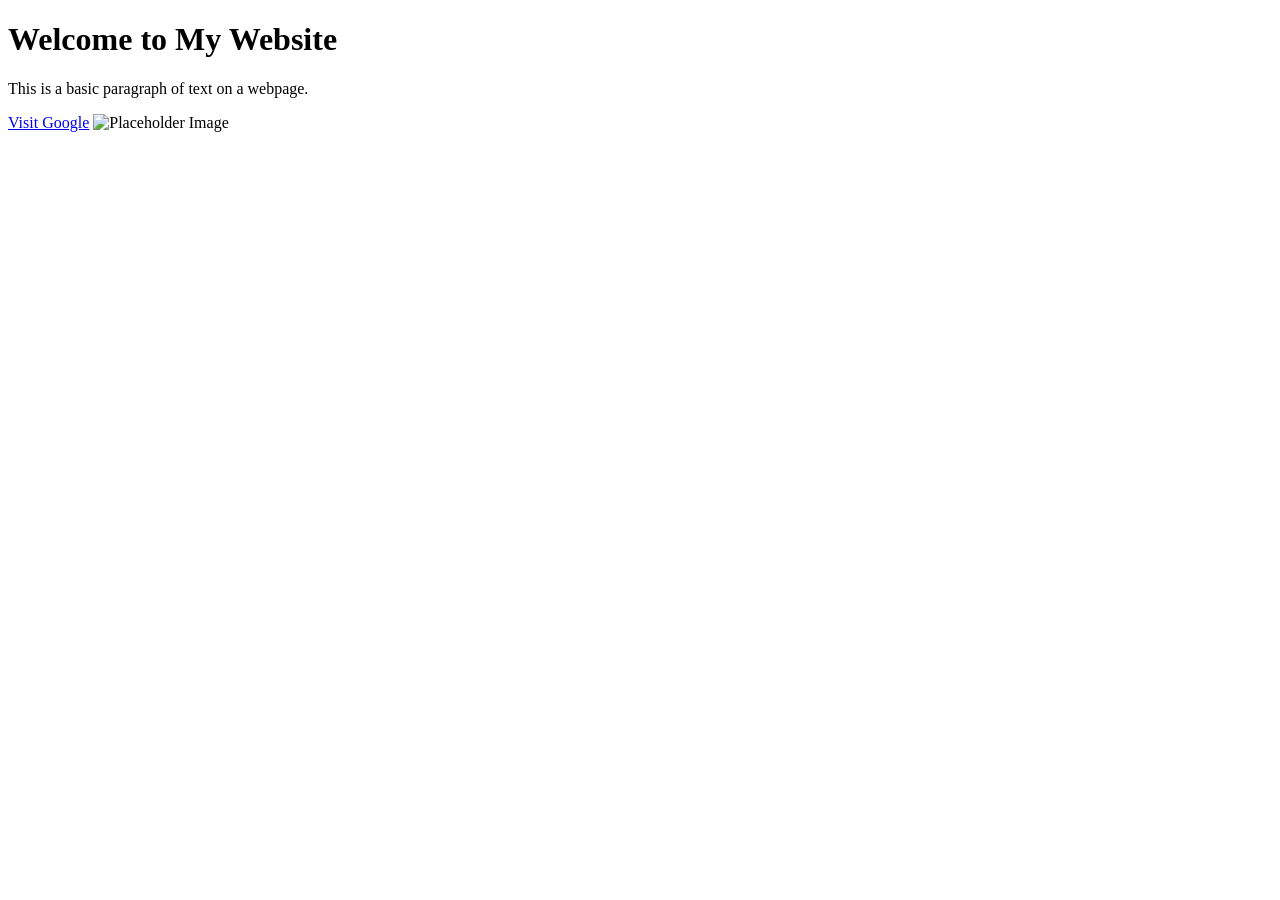
==== index.html @ d3685795 "index.html added" ====
<!DOCTYPE html>
<html lang="en">
<head>
    <meta charset="UTF-8">
    <meta name="viewport" content="width=device-width, initial-scale=1.0">
    <title>My First Webpage</title>
</head>
<body>

    <h1>Welcome to My Website</h1>
    <p>This is a basic paragraph of text on a webpage.</p>
    
    <!-- This is a link -->
    <a href="https://www.google.com">Visit Google</a>

    <!-- This is an image placeholder -->
    <img src="https://placeholder.com" alt="Placeholder Image">

</body>
</html>
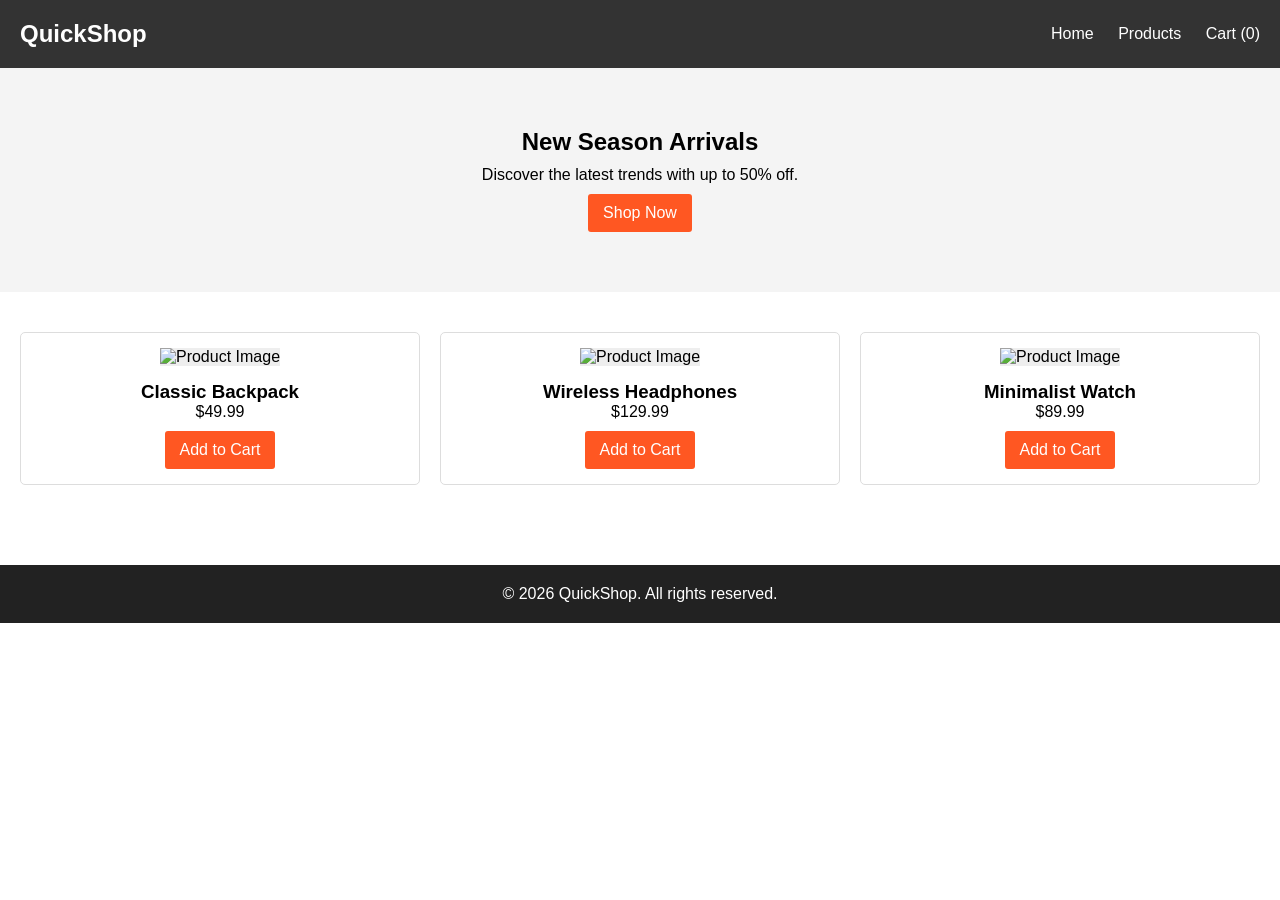
==== commit 37a9638f: "Revamp index.html for Modern Shop layout Updated the title and added styles for layout and design. R" ====
--- a/index.html
+++ b/index.html
@@ -3,19 +3,70 @@
 <head>
     <meta charset="UTF-8">
     <meta name="viewport" content="width=device-width, initial-scale=1.0">
-    <title>My First Webpage</title>
+    <title>Modern Shop Home</title>
+    <style>
+        * { box-sizing: border-box; margin: 0; padding: 0; font-family: sans-serif; }
+        header { background: #333; color: white; padding: 20px; display: flex; justify-content: space-between; align-items: center; }
+        header nav a { color: white; margin-left: 20px; text-decoration: none; }
+        .hero { background: #f4f4f4; padding: 60px 20px; text-align: center; }
+        .hero h1 { margin-bottom: 10px; }
+        .products { display: grid; grid-template-columns: repeat(auto-fit, minmax(250px, 1fr)); gap: 20px; padding: 40px 20px; }
+        .product-card { border: 1px solid #ddd; padding: 15px; border-radius: 5px; text-align: center; }
+        .product-card img { max-width: 100%; height: 200px; object-fit: cover; background: #eee; margin-bottom: 15px; }
+        .btn { display: inline-block; background: #ff5722; color: white; padding: 10px 15px; text-decoration: none; border-radius: 3px; margin-top: 10px; }
+        footer { background: #222; color: white; text-align: center; padding: 20px; margin-top: 40px; }
+    </style>
 </head>
 <body>
 
-    <h1>Welcome to My Website</h1>
-    <p>This is a basic paragraph of text on a webpage.</p>
-    
-    <!-- This is a link -->
-    <a href="https://www.google.com">Visit Google</a>
+    <!-- Navigation Header -->
+    <header>
+        <div class="logo"><h2>QuickShop</h2></div>
+        <nav>
+            <a href="#">Home</a>
+            <a href="#">Products</a>
+            <a href="#">Cart (0)</a>
+        </nav>
+    </header>
 
-    <!-- This is an image placeholder -->
-    <img src="https://placeholder.com" alt="Placeholder Image">
+    <!-- Hero / Banner Section -->
+    <section class="hero">
+        <h1>New Season Arrivals</h1>
+        <p>Discover the latest trends with up to 50% off.</p>
+        <a href="#" class="btn">Shop Now</a>
+    </section>
+
+    <!-- Product Grid -->
+    <main class="products">
+        <!-- Product 1 -->
+        <div class="product-card">
+            <img src="https://placeholder.com" alt="Product Image">
+            <h3>Classic Backpack</h3>
+            <p>$49.99</p>
+            <a href="#" class="btn">Add to Cart</a>
+        </div>
+
+        <!-- Product 2 -->
+        <div class="product-card">
+            <img src="https://placeholder.com" alt="Product Image">
+            <h3>Wireless Headphones</h3>
+            <p>$129.99</p>
+            <a href="#" class="btn">Add to Cart</a>
+        </div>
+
+        <!-- Product 3 -->
+        <div class="product-card">
+            <img src="https://placeholder.com" alt="Product Image">
+            <h3>Minimalist Watch</h3>
+            <p>$89.99</p>
+            <a href="#" class="btn">Add to Cart</a>
+        </div>
+    </main>
+
+    <!-- Footer -->
+    <footer>
+        <p>&copy; 2026 QuickShop. All rights reserved.</p>
+    </footer>
 
 </body>
 </html>
-
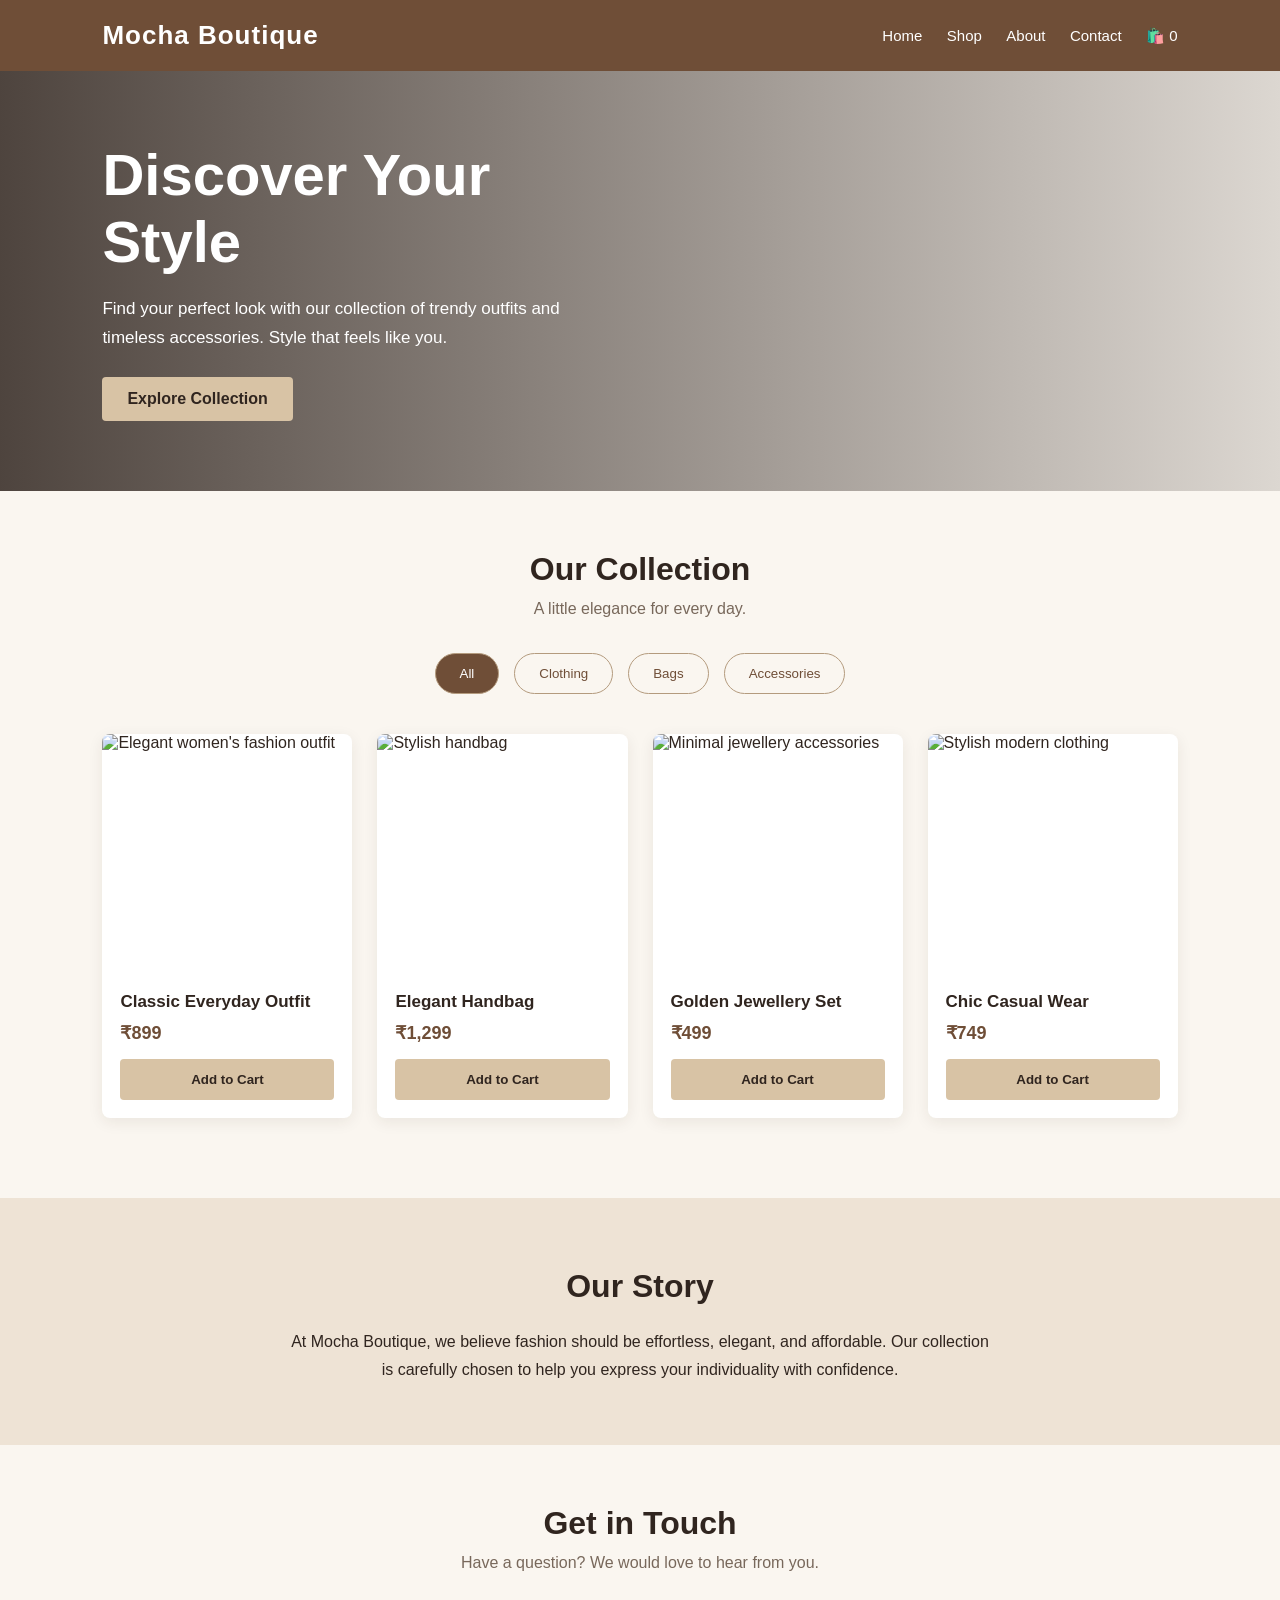
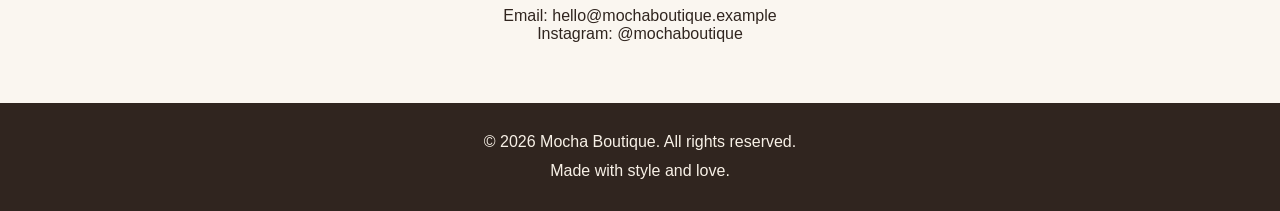
==== commit ceb52546: "Update title and content for Mocha Boutique" ====
--- a/index.html
+++ b/index.html
@@ -1,72 +1,386 @@
+
 <!DOCTYPE html>
 <html lang="en">
 <head>
     <meta charset="UTF-8">
     <meta name="viewport" content="width=device-width, initial-scale=1.0">
-    <title>Modern Shop Home</title>
+    <title>Mocha Boutique | Fashion Store</title>
+
     <style>
-        * { box-sizing: border-box; margin: 0; padding: 0; font-family: sans-serif; }
-        header { background: #333; color: white; padding: 20px; display: flex; justify-content: space-between; align-items: center; }
-        header nav a { color: white; margin-left: 20px; text-decoration: none; }
-        .hero { background: #f4f4f4; padding: 60px 20px; text-align: center; }
-        .hero h1 { margin-bottom: 10px; }
-        .products { display: grid; grid-template-columns: repeat(auto-fit, minmax(250px, 1fr)); gap: 20px; padding: 40px 20px; }
-        .product-card { border: 1px solid #ddd; padding: 15px; border-radius: 5px; text-align: center; }
-        .product-card img { max-width: 100%; height: 200px; object-fit: cover; background: #eee; margin-bottom: 15px; }
-        .btn { display: inline-block; background: #ff5722; color: white; padding: 10px 15px; text-decoration: none; border-radius: 3px; margin-top: 10px; }
-        footer { background: #222; color: white; text-align: center; padding: 20px; margin-top: 40px; }
+        * {
+            margin: 0;
+            padding: 0;
+            box-sizing: border-box;
+        }
+
+        body {
+            font-family: Arial, sans-serif;
+            background-color: #faf6f0;
+            color: #30251f;
+        }
+
+        header {
+            background-color: #6f4e37;
+            color: white;
+            padding: 20px 8%;
+            display: flex;
+            justify-content: space-between;
+            align-items: center;
+            flex-wrap: wrap;
+            gap: 15px;
+        }
+
+        .logo {
+            font-size: 26px;
+            font-weight: bold;
+            letter-spacing: 1px;
+        }
+
+        nav a {
+            color: white;
+            text-decoration: none;
+            margin-left: 20px;
+            font-size: 15px;
+        }
+
+        nav a:hover {
+            color: #e8d5bd;
+        }
+
+        .hero {
+            min-height: 420px;
+            display: flex;
+            align-items: center;
+            padding: 60px 8%;
+            background: linear-gradient(90deg,
+                rgba(48, 37, 31, 0.85),
+                rgba(48, 37, 31, 0.15)),
+                url("https://images.unsplash.com/photo-1483985988355-763728e1935b?auto=format&fit=crop&w=1600&q=80");
+            background-size: cover;
+            background-position: center;
+            color: white;
+        }
+
+        .hero-content {
+            max-width: 500px;
+        }
+
+        .hero h1 {
+            font-size: clamp(36px, 5vw, 58px);
+            margin-bottom: 20px;
+        }
+
+        .hero p {
+            font-size: 17px;
+            line-height: 1.7;
+            margin-bottom: 25px;
+        }
+
+        .btn {
+            display: inline-block;
+            background-color: #d8c3a5;
+            color: #30251f;
+            padding: 13px 25px;
+            text-decoration: none;
+            border-radius: 4px;
+            font-weight: bold;
+            border: none;
+            cursor: pointer;
+        }
+
+        .btn:hover {
+            background-color: #c5a984;
+        }
+
+        .section {
+            padding: 60px 8%;
+            text-align: center;
+        }
+
+        .section h2 {
+            font-size: 32px;
+            margin-bottom: 12px;
+        }
+
+        .subtitle {
+            color: #78685b;
+            margin-bottom: 35px;
+        }
+
+        .categories {
+            display: flex;
+            justify-content: center;
+            flex-wrap: wrap;
+            gap: 15px;
+            margin-bottom: 40px;
+        }
+
+        .category {
+            padding: 12px 24px;
+            border: 1px solid #b49b7e;
+            border-radius: 25px;
+            cursor: pointer;
+            background: transparent;
+            color: #6f4e37;
+        }
+
+        .category:hover,
+        .category.active {
+            background-color: #6f4e37;
+            color: white;
+        }
+
+        .products {
+            display: grid;
+            grid-template-columns: repeat(4, minmax(0, 1fr));
+            gap: 25px;
+        }
+
+        .product {
+            background-color: white;
+            border-radius: 8px;
+            overflow: hidden;
+            text-align: left;
+            box-shadow: 0 4px 15px rgba(48, 37, 31, 0.08);
+            transition: transform 0.3s;
+        }
+
+        .product:hover {
+            transform: translateY(-6px);
+        }
+
+        .product img {
+            width: 100%;
+            height: 240px;
+            object-fit: cover;
+            display: block;
+        }
+
+        .product-info {
+            padding: 18px;
+        }
+
+        .product-info h3 {
+            font-size: 17px;
+            margin-bottom: 10px;
+        }
+
+        .price {
+            color: #6f4e37;
+            font-weight: bold;
+            margin-bottom: 15px;
+            font-size: 18px;
+        }
+
+        .product .btn {
+            width: 100%;
+            text-align: center;
+        }
+
+        .about {
+            background-color: #eee3d5;
+            line-height: 1.8;
+        }
+
+        .about p {
+            max-width: 700px;
+            margin: 0 auto;
+        }
+
+        .cart-message {
+            margin-top: 20px;
+            color: #6f4e37;
+            font-weight: bold;
+        }
+
+        footer {
+            background-color: #30251f;
+            color: #f8f1e7;
+            text-align: center;
+            padding: 25px;
+            line-height: 1.8;
+        }
+
+        @media (max-width: 900px) {
+            .products {
+                grid-template-columns: repeat(2, minmax(0, 1fr));
+            }
+        }
+
+        @media (max-width: 550px) {
+            header {
+                justify-content: center;
+                text-align: center;
+            }
+
+            nav a {
+                margin: 0 7px;
+            }
+
+            .products {
+                grid-template-columns: 1fr;
+            }
+
+            .product img {
+                height: 300px;
+            }
+
+            .hero {
+                min-height: 380px;
+            }
+        }
     </style>
 </head>
+
 <body>
 
-    <!-- Navigation Header -->
     <header>
-        <div class="logo"><h2>QuickShop</h2></div>
+        <div class="logo">Mocha Boutique</div>
+
         <nav>
-            <a href="#">Home</a>
-            <a href="#">Products</a>
-            <a href="#">Cart (0)</a>
+            <a href="#home">Home</a>
+            <a href="#shop">Shop</a>
+            <a href="#about">About</a>
+            <a href="#contact">Contact</a>
+            <a href="#shop">🛍️ <span id="cart-count">0</span></a>
         </nav>
     </header>
 
-    <!-- Hero / Banner Section -->
-    <section class="hero">
-        <h1>New Season Arrivals</h1>
-        <p>Discover the latest trends with up to 50% off.</p>
-        <a href="#" class="btn">Shop Now</a>
+    <section class="hero" id="home">
+        <div class="hero-content">
+            <h1>Discover Your Style</h1>
+            <p>
+                Find your perfect look with our collection of
+                trendy outfits and timeless accessories.
+                Style that feels like you.
+            </p>
+            <a href="#shop" class="btn">Explore Collection</a>
+        </div>
     </section>
 
-    <!-- Product Grid -->
-    <main class="products">
-        <!-- Product 1 -->
-        <div class="product-card">
-            <img src="https://placeholder.com" alt="Product Image">
-            <h3>Classic Backpack</h3>
-            <p>$49.99</p>
-            <a href="#" class="btn">Add to Cart</a>
+    <section class="section" id="shop">
+        <h2>Our Collection</h2>
+        <p class="subtitle">
+            A little elegance for every day.
+        </p>
+
+        <div class="categories">
+            <button class="category active" data-category="All">All</button>
+            <button class="category" data-category="Clothing">Clothing</button>
+            <button class="category" data-category="Bags">Bags</button>
+            <button class="category" data-category="Accessories">Accessories</button>
         </div>
 
-        <!-- Product 2 -->
-        <div class="product-card">
-            <img src="https://placeholder.com" alt="Product Image">
-            <h3>Wireless Headphones</h3>
-            <p>$129.99</p>
-            <a href="#" class="btn">Add to Cart</a>
+        <div class="products">
+
+            <article class="product" data-category="Clothing">
+                <img src="https://images.unsplash.com/photo-1539109136881-3be0616acf4b?auto=format&fit=crop&w=600&q=80"
+                     alt="Elegant women's fashion outfit">
+                <div class="product-info">
+                    <h3>Classic Everyday Outfit</h3>
+                    <p class="price">₹899</p>
+                    <button class="btn add-cart">Add to Cart</button>
+                </div>
+            </article>
+
+            <article class="product" data-category="Bags">
+                <img src="https://images.unsplash.com/photo-1584917865442-de89df76afd3?auto=format&fit=crop&w=600&q=80"
+                     alt="Stylish handbag">
+                <div class="product-info">
+                    <h3>Elegant Handbag</h3>
+                    <p class="price">₹1,299</p>
+                    <button class="btn add-cart">Add to Cart</button>
+                </div>
+            </article>
+
+            <article class="product" data-category="Accessories">
+                <img src="https://images.unsplash.com/photo-1611652022419-a9419f74343d?auto=format&fit=crop&w=600&q=80"
+                     alt="Minimal jewellery accessories">
+                <div class="product-info">
+                    <h3>Golden Jewellery Set</h3>
+                    <p class="price">₹499</p>
+                    <button class="btn add-cart">Add to Cart</button>
+                </div>
+            </article>
+
+            <article class="product" data-category="Clothing">
+                <img src="https://images.unsplash.com/photo-1485230895905-ec40ba36b9bc?auto=format&fit=crop&w=600&q=80"
+                     alt="Stylish modern clothing">
+                <div class="product-info">
+                    <h3>Chic Casual Wear</h3>
+                    <p class="price">₹749</p>
+                    <button class="btn add-cart">Add to Cart</button>
+                </div>
+            </article>
+
         </div>
 
-        <!-- Product 3 -->
-        <div class="product-card">
-            <img src="https://placeholder.com" alt="Product Image">
-            <h3>Minimalist Watch</h3>
-            <p>$89.99</p>
-            <a href="#" class="btn">Add to Cart</a>
-        </div>
-    </main>
-
-    <!-- Footer -->
+        <p class="cart-message" id="cart-message" aria-live="polite"></p>
+    </section>
+
+    <section class="section about" id="about">
+        <h2>Our Story</h2>
+        <p>
+            At Mocha Boutique, we believe fashion should be
+            effortless, elegant, and affordable. Our collection
+            is carefully chosen to help you express your
+            individuality with confidence.
+        </p>
+    </section>
+
+    <section class="section" id="contact">
+        <h2>Get in Touch</h2>
+        <p class="subtitle">
+            Have a question? We would love to hear from you.
+        </p>
+        <p>Email: hello@mochaboutique.example</p>
+        <p>Instagram: @mochaboutique</p>
+    </section>
+
     <footer>
-        <p>&copy; 2026 QuickShop. All rights reserved.</p>
+        <p>&copy; 2026 Mocha Boutique. All rights reserved.</p>
+        <p>Made with style and love.</p>
     </footer>
+
+    <script>
+        let cartCount = 0;
+
+        const cartDisplay = document.getElementById("cart-count");
+        const cartMessage = document.getElementById("cart-message");
+
+        document.querySelectorAll(".add-cart").forEach(button => {
+            button.addEventListener("click", () => {
+                cartCount++;
+                cartDisplay.textContent = cartCount;
+
+                const productName = button.parentElement
+                    .querySelector("h3").textContent;
+
+                cartMessage.textContent =
+                    productName + " added to your cart!";
+            });
+        });
+
+        document.querySelectorAll(".category").forEach(button => {
+            button.addEventListener("click", () => {
+                const selectedCategory = button.dataset.category;
+
+                document.querySelectorAll(".category").forEach(item => {
+                    item.classList.remove("active");
+                });
+
+                button.classList.add("active");
+
+                document.querySelectorAll(".product").forEach(product => {
+                    const matches =
+                        selectedCategory === "All" ||
+                        product.dataset.category === selectedCategory;
+
+                    product.style.display = matches ? "" : "none";
+                });
+            });
+        });
+    </script>
 
 </body>
 </html>
